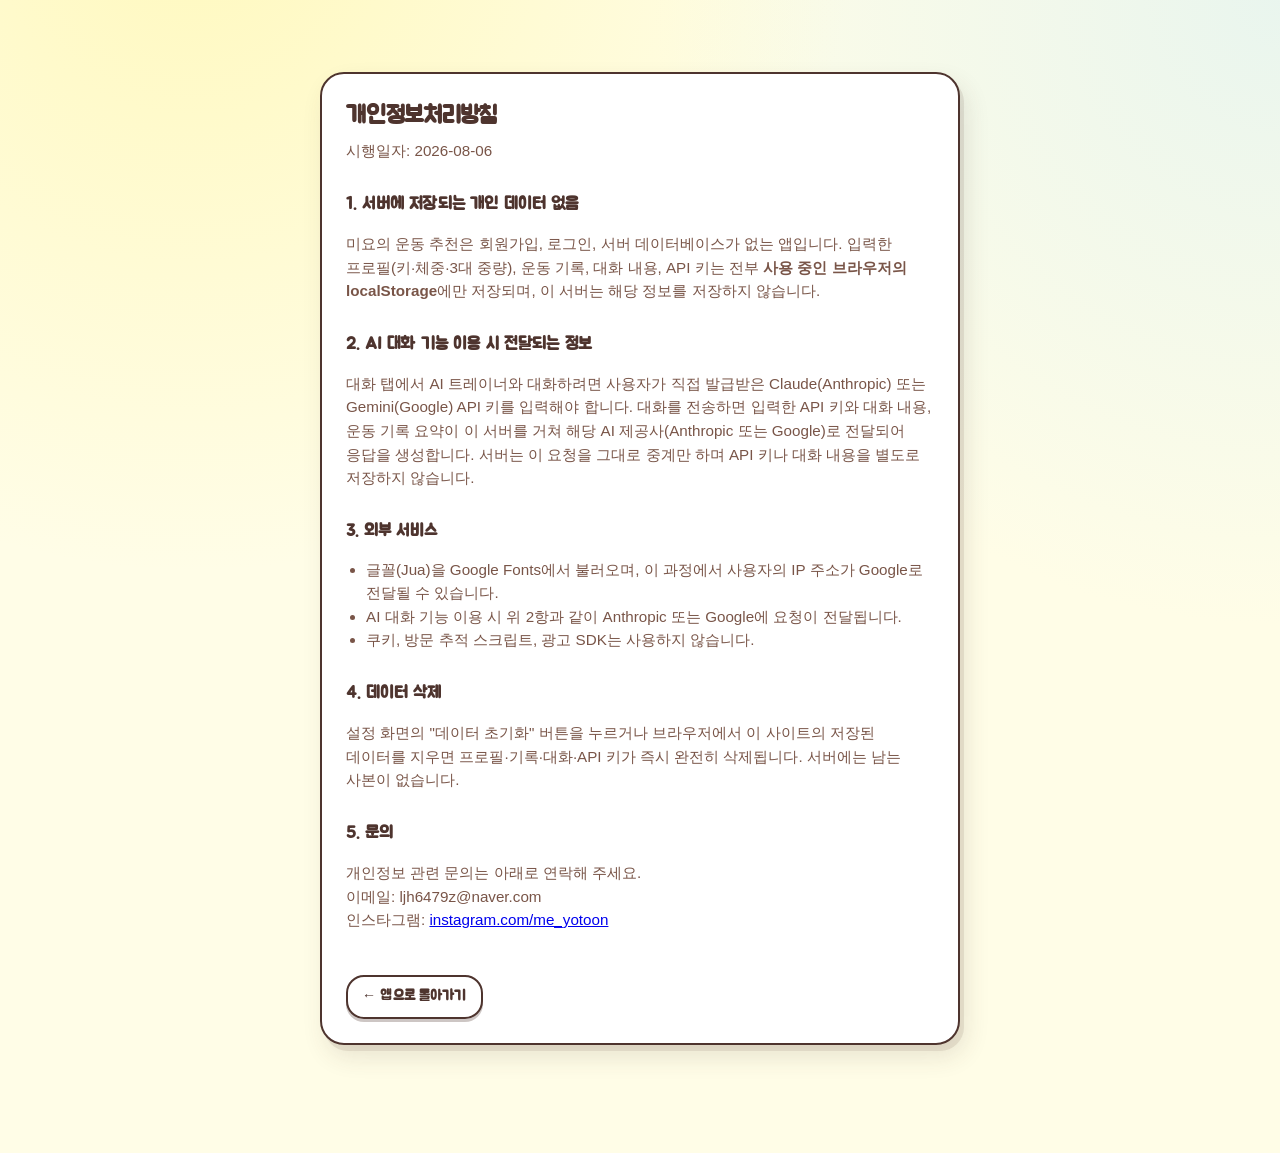
==== privacy.html @ c4ba9c0b "Add security headers, SEO/OG meta tags, and a privacy policy page A security scan flagged missing HT" ====
<!DOCTYPE html>
<html lang="ko">
<head>
<meta charset="UTF-8" />
<meta name="viewport" content="width=device-width, initial-scale=1.0" />
<title>개인정보처리방침 - 미요의 운동 추천</title>
<meta name="description" content="미요의 운동 추천 앱의 개인정보처리방침입니다." />
<meta name="color-scheme" content="only light" />
<meta name="theme-color" content="#FFFDE7" />
<link rel="icon" href="icon.svg" type="image/svg+xml" />
<link rel="preconnect" href="https://fonts.googleapis.com" />
<link rel="preconnect" href="https://fonts.gstatic.com" crossorigin />
<link href="https://fonts.googleapis.com/css2?family=Jua&display=swap" rel="stylesheet" />
<link rel="stylesheet" href="style.css" />
</head>
<body>
<div class="app-container">
  <div class="card privacy-card">
    <h1>개인정보처리방침</h1>
    <p class="subtitle">시행일자: 2026-08-06</p>

    <h2>1. 서버에 저장되는 개인 데이터 없음</h2>
    <p>
      미요의 운동 추천은 회원가입, 로그인, 서버 데이터베이스가 없는 앱입니다.
      입력한 프로필(키·체중·3대 중량), 운동 기록, 대화 내용, API 키는 전부
      <strong>사용 중인 브라우저의 localStorage</strong>에만 저장되며, 이 서버는
      해당 정보를 저장하지 않습니다.
    </p>

    <h2>2. AI 대화 기능 이용 시 전달되는 정보</h2>
    <p>
      대화 탭에서 AI 트레이너와 대화하려면 사용자가 직접 발급받은 Claude(Anthropic)
      또는 Gemini(Google) API 키를 입력해야 합니다. 대화를 전송하면 입력한 API 키와
      대화 내용, 운동 기록 요약이 이 서버를 거쳐 해당 AI 제공사(Anthropic 또는
      Google)로 전달되어 응답을 생성합니다. 서버는 이 요청을 그대로 중계만 하며
      API 키나 대화 내용을 별도로 저장하지 않습니다.
    </p>

    <h2>3. 외부 서비스</h2>
    <ul>
      <li>글꼴(Jua)을 Google Fonts에서 불러오며, 이 과정에서 사용자의 IP 주소가 Google로 전달될 수 있습니다.</li>
      <li>AI 대화 기능 이용 시 위 2항과 같이 Anthropic 또는 Google에 요청이 전달됩니다.</li>
      <li>쿠키, 방문 추적 스크립트, 광고 SDK는 사용하지 않습니다.</li>
    </ul>

    <h2>4. 데이터 삭제</h2>
    <p>
      설정 화면의 "데이터 초기화" 버튼을 누르거나 브라우저에서 이 사이트의 저장된
      데이터를 지우면 프로필·기록·대화·API 키가 즉시 완전히 삭제됩니다. 서버에는
      남는 사본이 없습니다.
    </p>

    <h2>5. 문의</h2>
    <p>
      개인정보 관련 문의는 아래로 연락해 주세요.<br />
      이메일: ljh6479z@naver.com<br />
      인스타그램:
      <a href="https://www.instagram.com/me_yotoon" target="_blank" rel="noopener noreferrer">instagram.com/me_yotoon</a>
    </p>

    <a class="back-link btn btn-ghost btn-small" href="/">← 앱으로 돌아가기</a>
  </div>
</div>
</body>
</html>
---- style.css ----
:root {
  color-scheme: only light;

  --color-bg: #FFFDE7;
  --color-bg-alt: #E0F2F1;
  --color-surface: #FFFFFF;
  --color-surface-raised: #FFFFFF;
  --color-border: rgba(78, 52, 46, 0.22);
  --color-border-strong: #4E342E;

  --color-text: #4E342E;
  --color-text-muted: #795548;
  --color-text-dim: #A1887F;

  --color-accent: #FFAB91;
  --color-accent-hover: #FF8A65;
  --color-accent-dim: rgba(255, 171, 145, 0.28);
  --color-accent-text: #4E342E;

  --color-yellow: #FFF59D;
  --color-yellow-dim: rgba(255, 245, 157, 0.5);

  --color-danger: #D84438;
  --color-warning-bg: #FFF3E0;
  --color-warning-border: #FFB74D;
  --color-warning-text: #8D5A20;

  --radius: 24px;
  --radius-sm: 18px;
  --shadow: 4px 6px 0 rgba(78, 52, 46, 0.10), 6px 12px 24px rgba(78, 52, 46, 0.12);
  --shadow-sm: 3px 4px 0 rgba(78, 52, 46, 0.10), 3px 8px 16px rgba(78, 52, 46, 0.10);
  --shadow-ghost: 0 3px 0 rgba(78, 52, 46, 0.28);
  --shadow-ghost-active: 0 1px 0 rgba(78, 52, 46, 0.28);
  --shadow-pop: 4px 6px 0 rgba(255, 138, 101, 0.4);
  --overlay-tint: rgba(78, 52, 46, 0.45);
  --scrollbar-thumb: rgba(78, 52, 46, 0.28);
  --bg-glow-1: rgba(255, 245, 157, 0.55);
  --bg-glow-2: rgba(224, 242, 241, 0.7);
  --nav-bg: rgba(255, 253, 231, 0.94);

  --bounce: cubic-bezier(0.34, 1.56, 0.64, 1);

  /* Jua only for short, large UI chrome (headings, buttons, labels) - it
     gets illegible fast in longer running text, so body copy stays on a
     plain, highly-readable Korean system stack. */
  --font-display: "Jua", "Malgun Gothic", "Apple SD Gothic Neo", sans-serif;
  --font-body: "Malgun Gothic", "Apple SD Gothic Neo", -apple-system, BlinkMacSystemFont, "Segoe UI", sans-serif;
}

:root[data-theme="dark"] {
  color-scheme: only dark;

  --color-bg: #000000;
  --color-bg-alt: #0A0A0A;
  --color-surface: #121212;
  --color-surface-raised: #1A1A1A;
  --color-border: rgba(255, 255, 255, 0.18);
  --color-border-strong: #FFFFFF;

  --color-text: #FFFFFF;
  --color-text-muted: #CCCCCC;
  --color-text-dim: #888888;

  --color-accent: #FFAB91;
  --color-accent-hover: #FFC1AC;
  --color-accent-dim: rgba(255, 171, 145, 0.22);
  --color-accent-text: #000000;

  --color-yellow: #FFF59D;
  --color-yellow-dim: rgba(255, 245, 157, 0.18);

  --color-danger: #FF7A6B;
  --color-warning-bg: rgba(255, 183, 77, 0.14);
  --color-warning-border: #FFB74D;
  --color-warning-text: #FFCC80;

  --shadow: 4px 6px 0 rgba(255, 255, 255, 0.12), 6px 12px 24px rgba(0, 0, 0, 0.5);
  --shadow-sm: 3px 4px 0 rgba(255, 255, 255, 0.12), 3px 8px 16px rgba(0, 0, 0, 0.45);
  --shadow-ghost: 0 3px 0 rgba(255, 255, 255, 0.3);
  --shadow-ghost-active: 0 1px 0 rgba(255, 255, 255, 0.3);
  --overlay-tint: rgba(0, 0, 0, 0.75);
  --scrollbar-thumb: rgba(255, 255, 255, 0.25);
  --bg-glow-1: rgba(255, 171, 145, 0.08);
  --bg-glow-2: rgba(255, 255, 255, 0.04);
  --nav-bg: rgba(10, 10, 10, 0.94);
}

* {
  box-sizing: border-box;
  -webkit-tap-highlight-color: transparent;
}

html {
  overflow-x: hidden;
}

body {
  margin: 0;
  overflow-x: hidden;
  word-break: keep-all;
  font-family: var(--font-body);
  background:
    radial-gradient(circle at 15% -10%, var(--bg-glow-1) 0%, transparent 45%),
    radial-gradient(circle at 100% 0%, var(--bg-glow-2) 0%, transparent 40%),
    var(--color-bg);
  background-attachment: fixed;
  color: var(--color-text);
  line-height: 1.55;
  -webkit-font-smoothing: antialiased;
}

.app-container {
  max-width: 1040px;
  margin: 0 auto;
  padding: 24px 16px 60px;
}

@media (max-width: 480px) {
  body {
    /* fixed attachment is jank-prone on mobile Safari */
    background-attachment: scroll;
  }

  .app-container {
    padding: 16px 12px 48px;
  }
}

.detail-container {
  max-width: 640px;
}

.hidden {
  display: none !important;
}

h1 {
  font-family: var(--font-display);
  font-size: 1.8rem;
  font-weight: 700;
  letter-spacing: -0.01em;
  margin: 0 0 4px;
  color: var(--color-text);
}

@media (max-width: 480px) {
  h1 {
    font-size: 1.5rem;
  }
}

@media (max-width: 700px) {
  .main-header {
    flex-direction: column;
    align-items: stretch;
    gap: 14px;
    margin-bottom: 20px;
  }

  .main-header-actions {
    display: flex;
    flex-wrap: wrap;
    gap: 8px;
  }

  .main-header-actions .btn {
    flex: 1 1 calc(50% - 4px);
  }
}

h2 {
  font-family: var(--font-display);
  font-size: 1.2rem;
  font-weight: 700;
  letter-spacing: 0.01em;
  margin: 0 0 14px;
  color: var(--color-text);
}

.subtitle {
  color: var(--color-text-muted);
  margin: 0 0 24px;
  font-size: 1rem;
}

.card {
  position: relative;
  overflow: hidden;
  background: var(--color-surface);
  border: 2px solid var(--color-border-strong);
  border-radius: var(--radius);
  box-shadow: var(--shadow);
  padding: 24px;
}

@media (max-width: 480px) {
  .card {
    padding: 18px;
  }
}

.onboarding-card {
  max-width: 460px;
  margin: 48px auto 0;
  text-align: center;
}

.import-hint {
  text-align: center;
  color: var(--color-text-muted);
  font-size: 0.92rem;
  margin: 18px 0 0;
}

.link-btn {
  background: none;
  border: none;
  padding: 0;
  color: var(--color-text);
  font-weight: 700;
  font-size: inherit;
  font-family: inherit;
  cursor: pointer;
  text-decoration: underline;
  text-decoration-color: var(--color-accent-hover);
  text-decoration-thickness: 2px;
  touch-action: manipulation;
}

.form-row {
  margin-bottom: 16px;
  display: flex;
  flex-direction: column;
  gap: 7px;
  text-align: left;
}

.form-row label {
  font-size: 0.85rem;
  font-weight: 700;
  letter-spacing: 0.03em;
  color: var(--color-text-muted);
}

input, select {
  font-family: inherit;
  font-size: 1.05rem;
  font-weight: 600;
  padding: 13px 14px;
  min-height: 48px;
  border: 2px solid var(--color-border-strong);
  border-radius: var(--radius-sm);
  background: var(--color-surface);
  color: var(--color-text);
  width: 100%;
  touch-action: manipulation;
  transition: border-color 0.15s ease, box-shadow 0.15s ease;
}

input[type="number"] {
  font-variant-numeric: tabular-nums;
  font-weight: 700;
}

input::placeholder {
  color: var(--color-text-dim);
  font-weight: 500;
}

input:focus, select:focus {
  outline: none;
  border-color: var(--color-accent-hover);
  box-shadow: 0 0 0 4px var(--color-accent-dim);
}

select {
  cursor: pointer;
}

.btn {
  display: inline-flex;
  align-items: center;
  justify-content: center;
  font-family: var(--font-display);
  font-size: 1rem;
  font-weight: 700;
  letter-spacing: 0.01em;
  padding: 14px 20px;
  min-height: 48px;
  border-radius: var(--radius-sm);
  border: none;
  text-decoration: none;
  cursor: pointer;
  touch-action: manipulation;
  transition: background-color 0.15s ease, box-shadow 0.2s ease, transform 0.25s var(--bounce), color 0.15s ease, border-color 0.15s ease;
}

.btn-primary {
  background: var(--color-accent);
  color: var(--color-accent-text);
  border: 2px solid var(--color-border-strong);
  box-shadow: 0 4px 0 var(--color-border-strong);
}

.btn-primary:hover {
  background: var(--color-accent-hover);
  transform: translateY(-2px) scale(1.04);
  box-shadow: 0 6px 0 var(--color-border-strong);
}

.btn-primary:active {
  transform: translateY(2px) scale(0.97);
  box-shadow: 0 1px 0 var(--color-border-strong);
}

.btn-ghost {
  background: var(--color-surface);
  color: var(--color-text);
  border: 2px solid var(--color-border-strong);
  box-shadow: var(--shadow-ghost);
}

.btn-ghost:hover {
  border-color: var(--color-border-strong);
  color: var(--color-text);
  background: var(--color-yellow-dim);
  transform: translateY(-2px) scale(1.03);
}

.btn-ghost:active {
  transform: translateY(2px) scale(0.97);
  box-shadow: var(--shadow-ghost-active);
}

.mode-toggle {
  display: flex;
  gap: 8px;
}

.mode-toggle-btn {
  flex: 1;
  font-family: var(--font-display);
  font-size: 1rem;
  font-weight: 700;
  padding: 13px 18px;
  min-height: 48px;
  border-radius: var(--radius-sm);
  border: 2px solid var(--color-border-strong);
  background: var(--color-surface);
  color: var(--color-text-muted);
  cursor: pointer;
  touch-action: manipulation;
  transition: background-color 0.15s ease, color 0.15s ease, transform 0.2s var(--bounce);
}

.mode-toggle-btn:hover {
  background: var(--color-yellow-dim);
  color: var(--color-text);
  transform: scale(1.03);
}

.theme-toggle {
  display: inline-flex;
}

.theme-toggle .mode-toggle-btn {
  flex: none;
  padding: 9px 14px;
  min-height: 44px;
  font-size: 0.88rem;
}

.mode-toggle-btn.active {
  background: var(--color-accent);
  border-color: var(--color-border-strong);
  color: var(--color-accent-text);
}

.chip-group {
  display: flex;
  flex-wrap: wrap;
  gap: 8px;
}

.chip {
  font-family: var(--font-display);
  font-size: 0.92rem;
  font-weight: 700;
  padding: 9px 16px;
  border-radius: 999px;
  border: 2px solid var(--color-border-strong);
  background: var(--color-surface);
  color: var(--color-text-muted);
  cursor: pointer;
  touch-action: manipulation;
  transition: background-color 0.15s ease, color 0.15s ease, transform 0.2s var(--bounce);
}

.chip:hover {
  background: var(--color-yellow-dim);
  color: var(--color-text);
  transform: scale(1.06);
}

.chip.active {
  background: var(--color-accent);
  border-color: var(--color-border-strong);
  color: var(--color-accent-text);
}

.btn:disabled {
  opacity: 0.5;
  cursor: not-allowed;
  transform: none !important;
}

.btn-small {
  padding: 9px 14px;
  min-height: 44px;
  font-size: 0.88rem;
}

.btn-block {
  width: 100%;
}

.form-actions {
  display: flex;
  gap: 10px;
}

.main-header {
  display: flex;
  align-items: center;
  justify-content: space-between;
  gap: 10px;
  margin-bottom: 28px;
}

.main-header-actions {
  display: flex;
  gap: 8px;
  flex-wrap: wrap;
}

/* ---------- bottom tab navigation (mobile only) ---------- */

/* Shown only inside the 700px media query below; the onboarding screen never
   shows it because .main-active is only set once the main screen is up. */
.bottom-nav {
  display: none;
  position: fixed;
  left: 0;
  right: 0;
  bottom: 0;
  z-index: 50;
  gap: 2px;
  background: var(--nav-bg);
  backdrop-filter: blur(12px);
  -webkit-backdrop-filter: blur(12px);
  border-top: 2px solid var(--color-border-strong);
  padding-bottom: env(safe-area-inset-bottom);
}

body:not(.main-active) .bottom-nav {
  display: none !important;
}

.bottom-nav-btn {
  flex: 1;
  display: flex;
  flex-direction: column;
  align-items: center;
  justify-content: center;
  gap: 2px;
  min-height: 56px;
  margin: 6px 3px;
  padding: 6px 4px;
  border: none;
  border-radius: var(--radius-sm);
  background: none;
  color: var(--color-text-muted);
  font-family: var(--font-display);
  text-decoration: none;
  cursor: pointer;
  transition: color 0.15s ease, background-color 0.15s ease, transform 0.2s var(--bounce);
}

.bottom-nav-btn:active {
  transform: scale(0.94);
}

.bottom-nav-btn[aria-current="page"] {
  color: var(--color-text);
  background: var(--color-accent-dim);
}

.bottom-nav-icon {
  position: relative;
  font-size: 1.15rem;
  line-height: 1;
}

.bottom-nav-label {
  font-size: 0.72rem;
  font-weight: 700;
  letter-spacing: 0.01em;
}

.bottom-nav-dot {
  display: none;
  position: absolute;
  top: -2px;
  right: -5px;
  width: 7px;
  height: 7px;
  border-radius: 50%;
  background: var(--color-danger);
}

.bottom-nav-btn.timer-active .bottom-nav-dot {
  display: block;
}

.modal-overlay {
  position: fixed;
  inset: 0;
  background: var(--overlay-tint);
  display: flex;
  align-items: center;
  justify-content: center;
  padding: 20px;
  z-index: 100;
}

.modal-card {
  width: 100%;
  max-width: 420px;
  max-height: 90vh;
  overflow-y: auto;
}

.chat-section {
  margin-bottom: 20px;
}

.chat-section-header {
  display: flex;
  align-items: center;
  justify-content: space-between;
  gap: 10px;
  margin-bottom: 14px;
}

.chat-section-header h2 {
  margin: 0;
}

.chat-messages {
  display: flex;
  flex-direction: column;
  gap: 10px;
  max-height: 420px;
  overflow-y: auto;
  margin-bottom: 14px;
  padding-right: 2px;
}

@media (max-width: 480px) {
  .chat-messages {
    max-height: 320px;
  }

  .chat-bubble {
    max-width: 92%;
  }
}

.chat-messages::-webkit-scrollbar {
  width: 6px;
}

.chat-messages::-webkit-scrollbar-thumb {
  background: var(--scrollbar-thumb);
  border-radius: 999px;
}

.chat-bubble {
  max-width: 85%;
  padding: 12px 16px;
  border-radius: 20px;
  font-size: 0.96rem;
  line-height: 1.55;
}

.chat-row {
  display: flex;
  align-items: flex-end;
  align-self: flex-start;
  gap: 8px;
  max-width: 88%;
}

.chat-row .chat-bubble {
  max-width: none;
  min-width: 0;
}

.chat-avatar {
  flex-shrink: 0;
  width: 36px;
  height: 36px;
  border-radius: 50%;
  background: var(--color-surface);
  border: 2px solid var(--color-border-strong);
  padding: 3px;
  object-fit: contain;
}

.chat-bubble-user {
  align-self: flex-end;
  background: var(--color-accent);
  color: var(--color-accent-text);
  border: 2px solid var(--color-border-strong);
  font-weight: 600;
  white-space: pre-wrap;
  border-bottom-right-radius: 6px;
}

.chat-bubble-assistant {
  align-self: flex-start;
  background: var(--color-surface);
  color: var(--color-text);
  border: 2px solid var(--color-border-strong);
  border-bottom-left-radius: 6px;
}

.chat-bubble-error {
  background: var(--color-warning-bg);
  color: var(--color-warning-text);
  border: 2px solid var(--color-warning-border);
  white-space: pre-wrap;
}

.chat-bubble-assistant > *:first-child {
  margin-top: 0;
}

.chat-bubble-assistant > *:last-child {
  margin-bottom: 0;
}

.chat-bubble-assistant p {
  margin: 0 0 8px;
}

.chat-bubble-assistant h1,
.chat-bubble-assistant h2,
.chat-bubble-assistant h3,
.chat-bubble-assistant h4 {
  font-size: 1.05rem;
  font-weight: 700;
  color: var(--color-text);
  margin: 12px 0 6px;
}

.chat-bubble-assistant strong {
  color: var(--color-text);
  font-weight: 800;
}

.chat-bubble-assistant ul,
.chat-bubble-assistant ol {
  margin: 4px 0 10px;
  padding-left: 20px;
}

.chat-bubble-assistant li {
  margin-bottom: 4px;
}

.chat-bubble-assistant li::marker {
  color: var(--color-text-muted);
}

.chat-bubble-assistant code {
  background: var(--color-bg-alt);
  border: 1px solid var(--color-border);
  padding: 1px 6px;
  border-radius: 6px;
  font-size: 0.85em;
}

.chat-bubble-assistant a {
  color: var(--color-text);
  font-weight: 700;
  text-decoration: underline;
  text-decoration-color: var(--color-accent-hover);
  text-decoration-thickness: 2px;
}

.chat-form {
  display: flex;
  gap: 8px;
}

.chat-form input {
  flex: 1;
}

.log-panel-grid {
  display: grid;
  grid-template-columns: 1fr 1fr;
  gap: 20px;
  align-items: start;
}

@media (max-width: 800px) {
  .log-panel-grid {
    grid-template-columns: 1fr;
  }

  /* on mobile, logging a workout is the primary action -
     put the form above the (potentially long) history list */
  .form-column {
    order: -1;
  }
}

.history-column-header {
  display: flex;
  align-items: center;
  justify-content: space-between;
  gap: 10px;
  margin-bottom: 14px;
}

.history-column-header h2 {
  margin: 0;
}

.timer-card {
  margin-bottom: 20px;
  text-align: center;
}

.timer-display {
  font-family: var(--font-display);
  font-size: 2.8rem;
  font-weight: 700;
  font-variant-numeric: tabular-nums;
  letter-spacing: 0.02em;
  color: var(--color-text);
  text-align: center;
  margin: 4px 0 6px;
}

.segment-timer {
  display: flex;
  align-items: baseline;
  justify-content: center;
  gap: 8px;
  margin-bottom: 16px;
}

.segment-timer-label {
  font-size: 0.82rem;
  font-weight: 700;
  color: var(--color-text-muted);
}

.segment-timer-display {
  font-size: 1.35rem;
  font-weight: 700;
  font-variant-numeric: tabular-nums;
  color: var(--color-text);
}

@media (max-width: 480px) {
  .timer-display {
    font-size: 2.2rem;
  }

  .timer-controls {
    flex-wrap: wrap;
  }

  .timer-controls .btn {
    min-width: calc(50% - 4px);
  }
}

.timer-controls {
  display: flex;
  gap: 8px;
  margin-bottom: 14px;
}

.timer-controls .btn {
  flex: 1;
}

.timer-laps {
  list-style: none;
  margin: 0;
  padding: 0;
  display: flex;
  flex-direction: column;
  gap: 6px;
  max-height: 180px;
  overflow-y: auto;
  text-align: left;
}

.timer-laps:empty {
  display: none;
}

.timer-lap-item {
  display: flex;
  align-items: center;
  justify-content: space-between;
  font-size: 0.88rem;
  font-weight: 600;
  padding: 8px 12px;
  background: var(--color-bg-alt);
  border: 2px solid var(--color-border-strong);
  border-radius: var(--radius-sm);
}

.timer-lap-item span:last-child {
  font-variant-numeric: tabular-nums;
  color: var(--color-text);
  font-weight: 700;
}

.log-form-placeholder {
  display: flex;
  align-items: center;
  justify-content: center;
  min-height: 240px;
  text-align: center;
}

.log-form-placeholder .empty-message {
  padding: 0;
}

.sets-container {
  display: flex;
  flex-direction: column;
  gap: 8px;
}

.set-row {
  display: flex;
  align-items: center;
  gap: 8px;
}

.set-row span {
  font-size: 0.86rem;
  font-weight: 700;
  color: var(--color-text-muted);
  min-width: 48px;
}

.set-row input {
  flex: 1;
}

.set-remove-btn {
  background: transparent;
  border: none;
  color: var(--color-danger);
  font-size: 1.2rem;
  cursor: pointer;
  padding: 4px 8px;
  transition: transform 0.2s var(--bounce);
}

.set-remove-btn:hover {
  transform: scale(1.2);
}

.history-list {
  display: flex;
  flex-direction: column;
  gap: 10px;
}

.history-day-compact {
  display: flex;
  align-items: center;
  gap: 14px;
  width: 100%;
  min-height: 48px;
  background: var(--color-surface);
  border: 2px solid var(--color-border-strong);
  border-radius: var(--radius-sm);
  box-shadow: var(--shadow-sm);
  padding: 14px 16px;
  font: inherit;
  color: inherit;
  cursor: pointer;
  text-align: left;
  touch-action: manipulation;
  transition: box-shadow 0.15s ease, transform 0.2s var(--bounce);
}

.history-day-compact:hover {
  box-shadow: var(--shadow-pop);
  transform: translateY(-2px);
}

.history-day-compact:active {
  transform: translateY(0) scale(0.98);
}

.history-day-compact[aria-expanded="true"] {
  background: var(--color-accent-dim);
  box-shadow: var(--shadow-pop);
}

.history-day-chevron {
  flex-shrink: 0;
  width: 0;
  height: 0;
  border-top: 5px solid transparent;
  border-bottom: 5px solid transparent;
  border-left: 6px solid var(--color-text-muted);
  transition: transform 0.15s ease;
}

.history-day-compact[aria-expanded="true"] .history-day-chevron {
  transform: rotate(90deg);
  border-left-color: var(--color-accent-hover);
}

.history-day-detail {
  margin: 8px 0 4px 3px;
  padding: 14px 0 0 13px;
  border-left: 2px solid var(--color-border);
}

.history-day-compact .history-day-date {
  font-weight: 700;
  font-variant-numeric: tabular-nums;
  font-size: 0.95rem;
  white-space: nowrap;
  color: var(--color-text);
}

.history-day-compact .history-day-title {
  flex: 1;
  font-weight: 500;
  font-size: 0.92rem;
  color: var(--color-text-muted);
  overflow: hidden;
  text-overflow: ellipsis;
  white-space: nowrap;
}

.history-day-compact .history-day-count {
  font-size: 0.78rem;
  font-weight: 700;
  color: var(--color-text);
  white-space: nowrap;
  background: var(--color-accent-dim);
  padding: 3px 10px;
  border-radius: 999px;
}

.detail-card {
  margin-bottom: 12px;
  border-left: 3px solid var(--color-border-strong);
  padding-left: 10px;
}

.detail-card-header {
  display: flex;
  align-items: center;
  justify-content: space-between;
  margin-bottom: 8px;
}

.detail-card-title {
  font-weight: 700;
  font-size: 1.1rem;
}

.detail-card-weight {
  font-weight: 700;
  font-size: 1.15rem;
  font-variant-numeric: tabular-nums;
  color: var(--color-text);
}

.detail-card-meta {
  font-size: 0.88rem;
  color: var(--color-text-muted);
  margin-bottom: 12px;
}

.detail-sets {
  display: flex;
  flex-wrap: wrap;
  gap: 6px;
}

.detail-set-chip {
  font-size: 0.82rem;
  font-weight: 700;
  font-variant-numeric: tabular-nums;
  padding: 5px 12px;
  border-radius: 999px;
  background: var(--color-bg-alt);
  border: 2px solid var(--color-border-strong);
  color: var(--color-text);
}

.detail-set-chip-fail {
  background: var(--color-warning-bg);
  border-color: var(--color-warning-border);
  color: var(--color-warning-text);
}

.detail-card-actions {
  display: flex;
  gap: 8px;
  margin-top: 12px;
  padding-top: 12px;
  border-top: 2px solid var(--color-border);
}

.detail-card-actions .btn {
  flex: 1;
}

.history-item-fail {
  color: var(--color-danger);
  font-weight: 700;
}

.empty-message {
  display: flex;
  flex-direction: column;
  align-items: center;
  gap: 10px;
  color: var(--color-text-muted);
  font-size: 0.95rem;
  text-align: center;
  padding: 20px 0;
}

.empty-message p {
  margin: 0;
}

.mascot-illustration {
  width: 96px;
  height: auto;
  display: block;
  margin: 0 auto 12px;
}

.mascot-illustration-small {
  width: 64px;
  margin-bottom: 0;
}

.mascot-toast {
  position: fixed;
  left: 50%;
  bottom: 24px;
  transform: translate(-50%, 8px);
  z-index: 60;
  display: flex;
  align-items: center;
  gap: 10px;
  max-width: calc(100% - 32px);
  background: var(--color-surface);
  border: 2px solid var(--color-border-strong);
  border-radius: 999px;
  box-shadow: var(--shadow);
  padding: 8px 20px 8px 8px;
  opacity: 0;
  pointer-events: none;
  transition: opacity 0.25s ease, transform 0.25s var(--bounce);
}

.mascot-toast.mascot-toast-visible {
  opacity: 1;
  transform: translate(-50%, 0);
}

.mascot-toast-img {
  width: 40px;
  height: 40px;
  object-fit: contain;
  flex-shrink: 0;
}

.mascot-toast-text {
  margin: 0;
  font-family: var(--font-display);
  font-size: 0.92rem;
  font-weight: 700;
  color: var(--color-text);
}

@media (max-width: 700px) {
  .mascot-toast {
    bottom: calc(80px + env(safe-area-inset-bottom));
  }
}

/* ---------- mobile tab switching ----------
   Kept last in the file on purpose: these rules override base display values
   (.bottom-nav, .main-header-actions) that are declared further up, and only
   source order separates same-specificity rules. Above 700px nothing here
   applies, so the desktop layout is untouched. */

@media (max-width: 700px) {
  .bottom-nav {
    display: flex;
  }

  .app-container {
    padding-bottom: calc(72px + env(safe-area-inset-bottom));
  }

  body[data-active-tab] [data-tab] {
    display: none;
  }

  body[data-active-tab="chat"] [data-tab="chat"],
  body[data-active-tab="log"] [data-tab="log"],
  body[data-active-tab="timer"] [data-tab="timer"] {
    display: block;
  }

  body[data-active-tab="settings"] [data-tab="settings"] {
    display: flex;
  }

  /* the timer stands alone in its own tab - no gap to a following card */
  .timer-card {
    margin-bottom: 0;
  }
}

/* ---------- privacy policy page ---------- */

.privacy-card {
  max-width: 640px;
  margin: 48px auto;
}

.privacy-card h1 {
  font-size: 1.5rem;
}

.privacy-card h2 {
  font-size: 1.05rem;
  margin-top: 28px;
}

.privacy-card p,
.privacy-card li {
  color: var(--color-text-muted);
  font-size: 0.95rem;
}

.privacy-card ul {
  padding-left: 20px;
  margin: 8px 0;
}

.privacy-card .back-link {
  display: inline-block;
  margin-top: 28px;
}
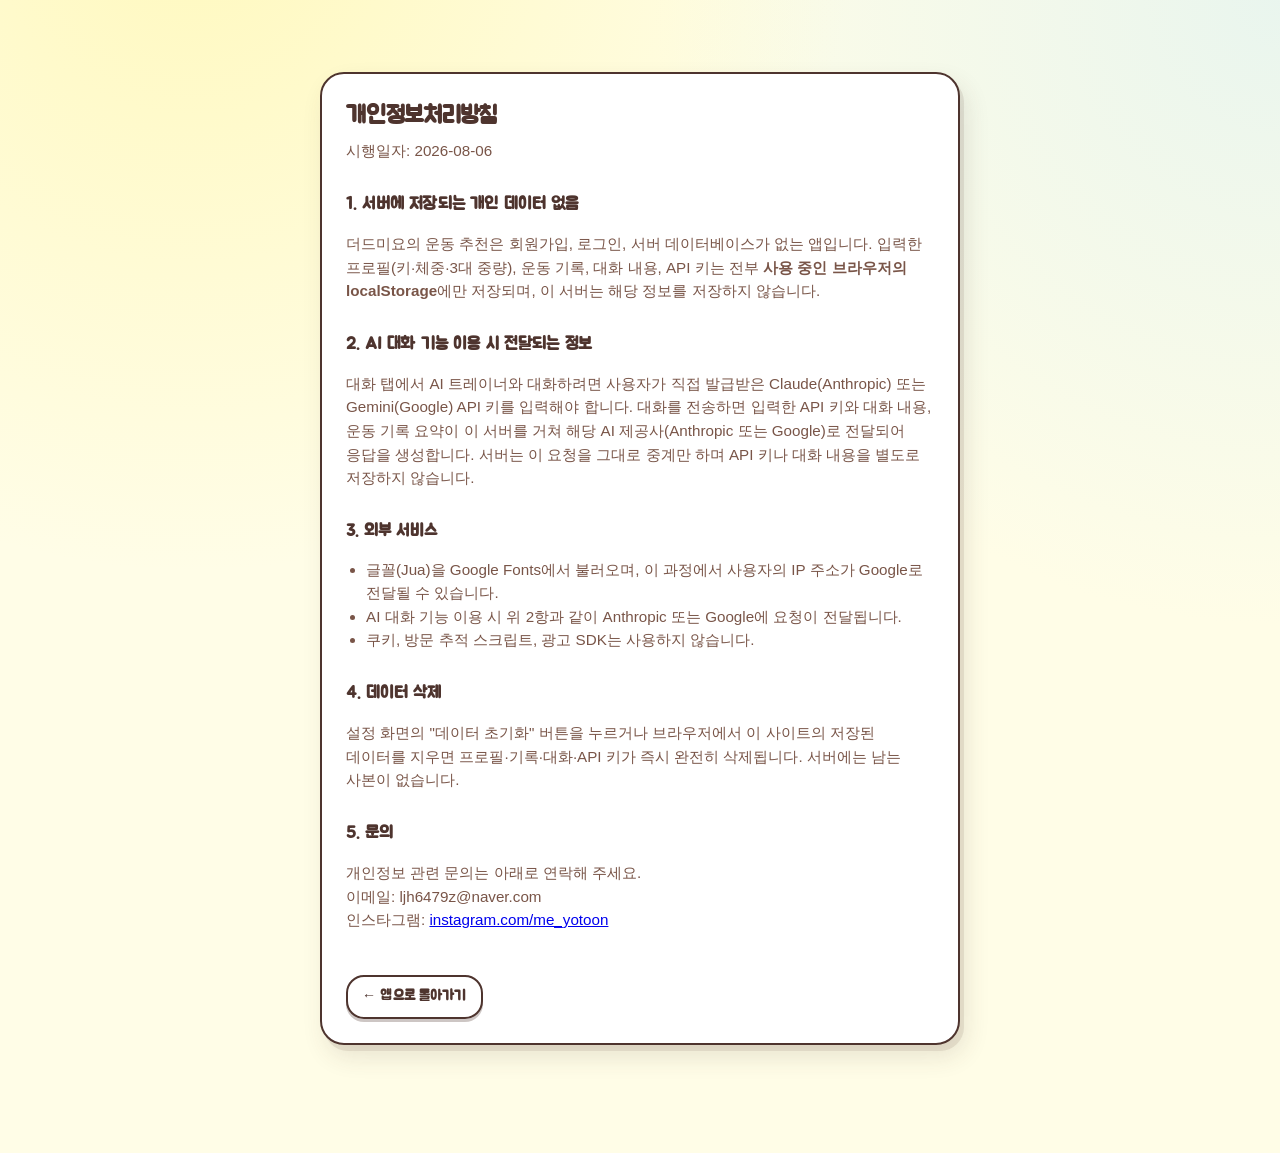
==== commit 54aedf31: "Use the 더드미요 mascot face as the app icon and rename the app The favicon was a generic dumbbell SVG t" ====
--- a/privacy.html
+++ b/privacy.html
@@ -3,11 +3,12 @@
 <head>
 <meta charset="UTF-8" />
 <meta name="viewport" content="width=device-width, initial-scale=1.0" />
-<title>개인정보처리방침 - 미요의 운동 추천</title>
-<meta name="description" content="미요의 운동 추천 앱의 개인정보처리방침입니다." />
+<title>개인정보처리방침 - 더드미요의 운동 추천</title>
+<meta name="description" content="더드미요의 운동 추천 앱의 개인정보처리방침입니다." />
 <meta name="color-scheme" content="only light" />
 <meta name="theme-color" content="#FFFDE7" />
-<link rel="icon" href="icon.svg" type="image/svg+xml" />
+<link rel="icon" href="favicon.ico" sizes="any" />
+<link rel="icon" href="icon-192.png" type="image/png" sizes="192x192" />
 <link rel="preconnect" href="https://fonts.googleapis.com" />
 <link rel="preconnect" href="https://fonts.gstatic.com" crossorigin />
 <link href="https://fonts.googleapis.com/css2?family=Jua&display=swap" rel="stylesheet" />
@@ -21,7 +22,7 @@
 
     <h2>1. 서버에 저장되는 개인 데이터 없음</h2>
     <p>
-      미요의 운동 추천은 회원가입, 로그인, 서버 데이터베이스가 없는 앱입니다.
+      더드미요의 운동 추천은 회원가입, 로그인, 서버 데이터베이스가 없는 앱입니다.
       입력한 프로필(키·체중·3대 중량), 운동 기록, 대화 내용, API 키는 전부
       <strong>사용 중인 브라우저의 localStorage</strong>에만 저장되며, 이 서버는
       해당 정보를 저장하지 않습니다.
--- a/style.css
+++ b/style.css
@@ -242,6 +242,33 @@
   color: var(--color-text-muted);
 }
 
+/* Two short number fields share one line instead of taking a row each. They are
+   hidden independently (a bodyweight exercise has no weight), and whichever is
+   left keeps the line to itself. */
+.form-row-group {
+  display: flex;
+  gap: 10px;
+  max-width: 340px;
+}
+
+.form-row-group > .form-row {
+  flex: 1;
+  min-width: 0;
+}
+
+/* Narrower fields need less padding, but the tap target stays at min-height. */
+.form-row-group input {
+  font-size: 1rem;
+  padding: 11px 12px;
+}
+
+.form-hint {
+  font-size: 0.8rem;
+  font-weight: 600;
+  color: var(--color-text-muted);
+  margin: -2px 0 2px;
+}
+
 input, select {
   font-family: inherit;
   font-size: 1.05rem;
@@ -406,6 +433,53 @@
   background: var(--color-accent);
   border-color: var(--color-border-strong);
   color: var(--color-accent-text);
+}
+
+/* User-added exercises pair the chip with a delete button. The two buttons sit
+   side by side and are squared off where they meet, so they read as one pill. */
+.chip-deletable {
+  display: inline-flex;
+  align-items: stretch;
+}
+
+.chip-deletable .chip {
+  border-radius: 999px 0 0 999px;
+  border-right-width: 1px;
+}
+
+.chip-deletable .chip:hover {
+  transform: none;
+}
+
+.chip-delete-btn {
+  font-family: var(--font-display);
+  font-size: 1rem;
+  font-weight: 700;
+  line-height: 1;
+  padding: 9px 12px 9px 8px;
+  border: 2px solid var(--color-border-strong);
+  border-left-width: 1px;
+  border-radius: 0 999px 999px 0;
+  background: var(--color-surface);
+  color: var(--color-text-muted);
+  cursor: pointer;
+  touch-action: manipulation;
+  transition: background-color 0.15s ease, color 0.15s ease;
+}
+
+.chip-delete-btn:hover {
+  background: var(--color-danger);
+  color: #fff;
+}
+
+.chip-deletable.active .chip-delete-btn {
+  background: var(--color-accent);
+  color: var(--color-accent-text);
+}
+
+.chip-deletable.active .chip-delete-btn:hover {
+  background: var(--color-danger);
+  color: #fff;
 }
 
 .btn:disabled {
@@ -869,6 +943,40 @@
   flex: 1;
 }
 
+/* A set's three values are edited in a modal, so the row itself is a button
+   showing the current summary rather than an input. */
+.set-open-btn {
+  flex: 1;
+  font-family: inherit;
+  font-size: 1rem;
+  font-weight: 700;
+  font-variant-numeric: tabular-nums;
+  text-align: left;
+  padding: 13px 14px;
+  min-height: 48px;
+  border: 2px solid var(--color-border-strong);
+  border-radius: var(--radius-sm);
+  background: var(--color-surface);
+  color: var(--color-text);
+  cursor: pointer;
+  touch-action: manipulation;
+  transition: background-color 0.15s ease, transform 0.2s var(--bounce);
+}
+
+.set-open-btn:hover {
+  background: var(--color-yellow-dim);
+}
+
+.set-open-btn:active {
+  transform: scale(0.98);
+}
+
+.set-open-btn-fail {
+  background: var(--color-warning-bg);
+  border-color: var(--color-warning-border);
+  color: var(--color-warning-text);
+}
+
 .set-remove-btn {
   background: transparent;
   border: none;
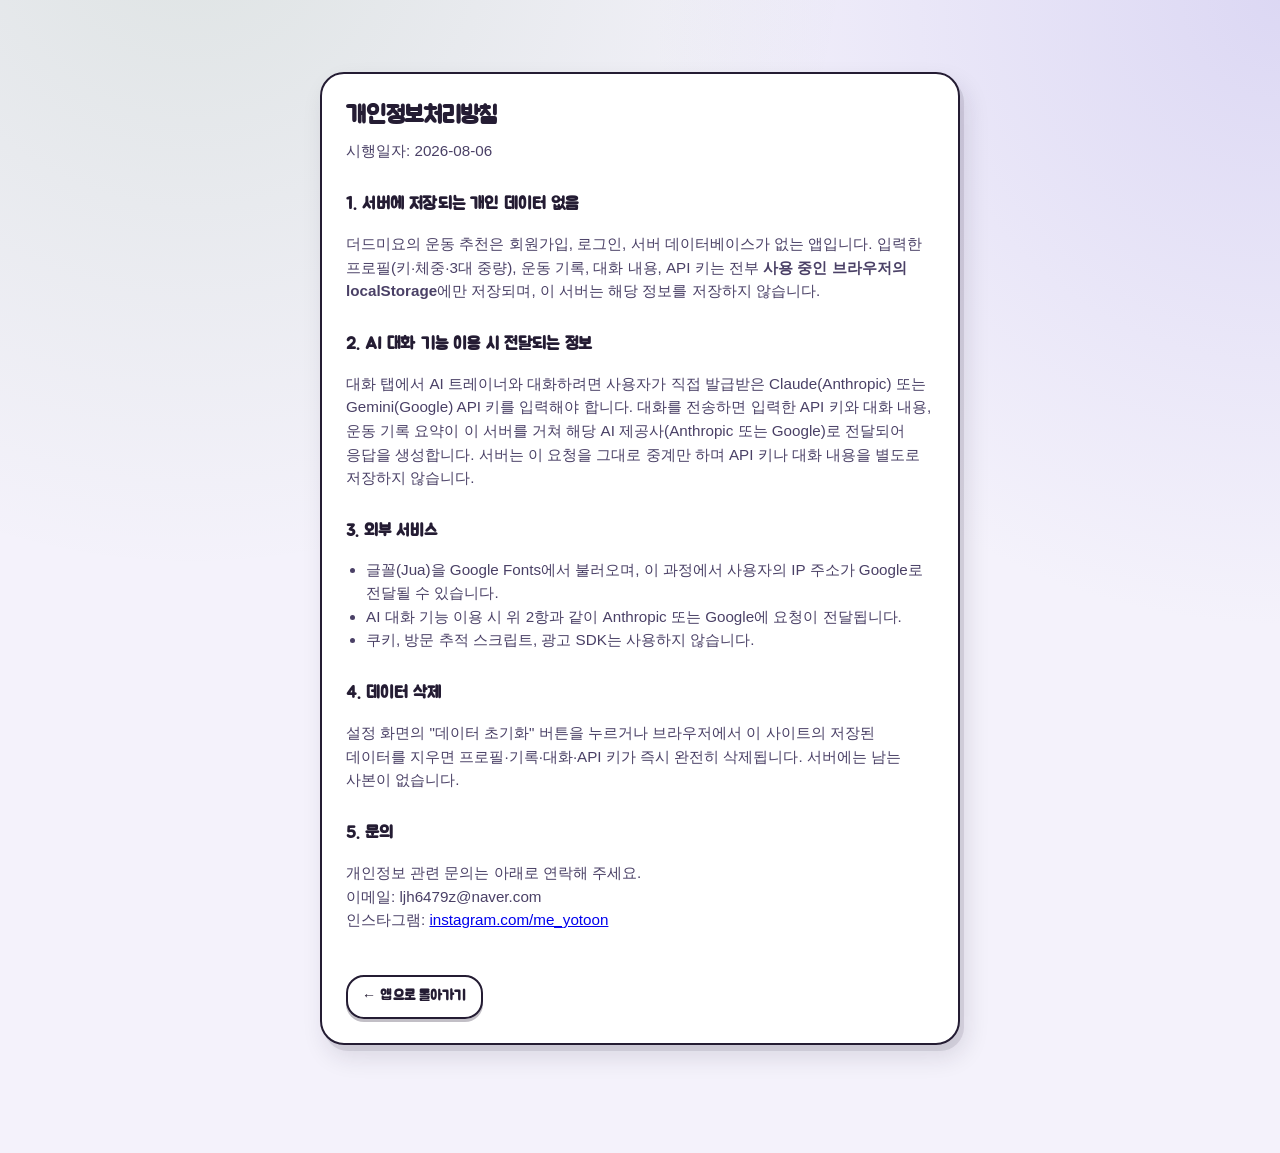
==== commit e9d446cd: "Repaint the app in the 더드미요 mascot's colors The old palette - cream background, coral accent, brown " ====
--- a/privacy.html
+++ b/privacy.html
@@ -6,7 +6,7 @@
 <title>개인정보처리방침 - 더드미요의 운동 추천</title>
 <meta name="description" content="더드미요의 운동 추천 앱의 개인정보처리방침입니다." />
 <meta name="color-scheme" content="only light" />
-<meta name="theme-color" content="#FFFDE7" />
+<meta name="theme-color" content="#F4F2FB" />
 <link rel="icon" href="favicon.ico" sizes="any" />
 <link rel="icon" href="icon-192.png" type="image/png" sizes="192x192" />
 <link rel="preconnect" href="https://fonts.googleapis.com" />
--- a/style.css
+++ b/style.css
@@ -1,42 +1,45 @@
 :root {
   color-scheme: only light;
 
-  --color-bg: #FFFDE7;
-  --color-bg-alt: #E0F2F1;
+  /* Palette taken from the 더드미요 mascot: the cape's lavender white as
+     the ground, the gi's ink purple for text, and the skin green for
+     anything the user is meant to press. */
+  --color-bg: #F4F2FB;
+  --color-bg-alt: #E6E4F5;
   --color-surface: #FFFFFF;
   --color-surface-raised: #FFFFFF;
-  --color-border: rgba(78, 52, 46, 0.22);
-  --color-border-strong: #4E342E;
-
-  --color-text: #4E342E;
-  --color-text-muted: #795548;
-  --color-text-dim: #A1887F;
-
-  --color-accent: #FFAB91;
-  --color-accent-hover: #FF8A65;
-  --color-accent-dim: rgba(255, 171, 145, 0.28);
-  --color-accent-text: #4E342E;
-
-  --color-yellow: #FFF59D;
-  --color-yellow-dim: rgba(255, 245, 157, 0.5);
-
-  --color-danger: #D84438;
+  --color-border: rgba(36, 28, 51, 0.22);
+  --color-border-strong: #241C33;
+
+  --color-text: #241C33;
+  --color-text-muted: #4A4066;
+  --color-text-dim: #7E76A0;
+
+  --color-accent: #3F7A38;
+  --color-accent-hover: #33642D;
+  --color-accent-dim: rgba(63, 122, 56, 0.20);
+  --color-accent-text: #FFFFFF;
+
+  --color-yellow: #DCD6F5;
+  --color-yellow-dim: rgba(75, 59, 122, 0.12);
+
+  --color-danger: #C0392B;
   --color-warning-bg: #FFF3E0;
   --color-warning-border: #FFB74D;
   --color-warning-text: #8D5A20;
 
   --radius: 24px;
   --radius-sm: 18px;
-  --shadow: 4px 6px 0 rgba(78, 52, 46, 0.10), 6px 12px 24px rgba(78, 52, 46, 0.12);
-  --shadow-sm: 3px 4px 0 rgba(78, 52, 46, 0.10), 3px 8px 16px rgba(78, 52, 46, 0.10);
-  --shadow-ghost: 0 3px 0 rgba(78, 52, 46, 0.28);
-  --shadow-ghost-active: 0 1px 0 rgba(78, 52, 46, 0.28);
-  --shadow-pop: 4px 6px 0 rgba(255, 138, 101, 0.4);
-  --overlay-tint: rgba(78, 52, 46, 0.45);
-  --scrollbar-thumb: rgba(78, 52, 46, 0.28);
-  --bg-glow-1: rgba(255, 245, 157, 0.55);
-  --bg-glow-2: rgba(224, 242, 241, 0.7);
-  --nav-bg: rgba(255, 253, 231, 0.94);
+  --shadow: 4px 6px 0 rgba(36, 28, 51, 0.10), 6px 12px 24px rgba(36, 28, 51, 0.12);
+  --shadow-sm: 3px 4px 0 rgba(36, 28, 51, 0.10), 3px 8px 16px rgba(36, 28, 51, 0.10);
+  --shadow-ghost: 0 3px 0 rgba(36, 28, 51, 0.28);
+  --shadow-ghost-active: 0 1px 0 rgba(36, 28, 51, 0.28);
+  --shadow-pop: 4px 6px 0 rgba(63, 122, 56, 0.35);
+  --overlay-tint: rgba(36, 28, 51, 0.45);
+  --scrollbar-thumb: rgba(36, 28, 51, 0.28);
+  --bg-glow-1: rgba(63, 122, 56, 0.12);
+  --bg-glow-2: rgba(191, 184, 235, 0.45);
+  --nav-bg: rgba(244, 242, 251, 0.94);
 
   --bounce: cubic-bezier(0.34, 1.56, 0.64, 1);
 
@@ -61,13 +64,15 @@
   --color-text-muted: #CCCCCC;
   --color-text-dim: #888888;
 
-  --color-accent: #FFAB91;
-  --color-accent-hover: #FFC1AC;
-  --color-accent-dim: rgba(255, 171, 145, 0.22);
-  --color-accent-text: #000000;
-
-  --color-yellow: #FFF59D;
-  --color-yellow-dim: rgba(255, 245, 157, 0.18);
+  /* The dark theme keeps its true-black ground; only the accent moves to
+     the mascot's green, lightened so it still carries on black. */
+  --color-accent: #7BC46A;
+  --color-accent-hover: #96D687;
+  --color-accent-dim: rgba(123, 196, 106, 0.20);
+  --color-accent-text: #141024;
+
+  --color-yellow: #C9C1EE;
+  --color-yellow-dim: rgba(201, 193, 238, 0.16);
 
   --color-danger: #FF7A6B;
   --color-warning-bg: rgba(255, 183, 77, 0.14);
@@ -80,7 +85,7 @@
   --shadow-ghost-active: 0 1px 0 rgba(255, 255, 255, 0.3);
   --overlay-tint: rgba(0, 0, 0, 0.75);
   --scrollbar-thumb: rgba(255, 255, 255, 0.25);
-  --bg-glow-1: rgba(255, 171, 145, 0.08);
+  --bg-glow-1: rgba(123, 196, 106, 0.10);
   --bg-glow-2: rgba(255, 255, 255, 0.04);
   --nav-bg: rgba(10, 10, 10, 0.94);
 }
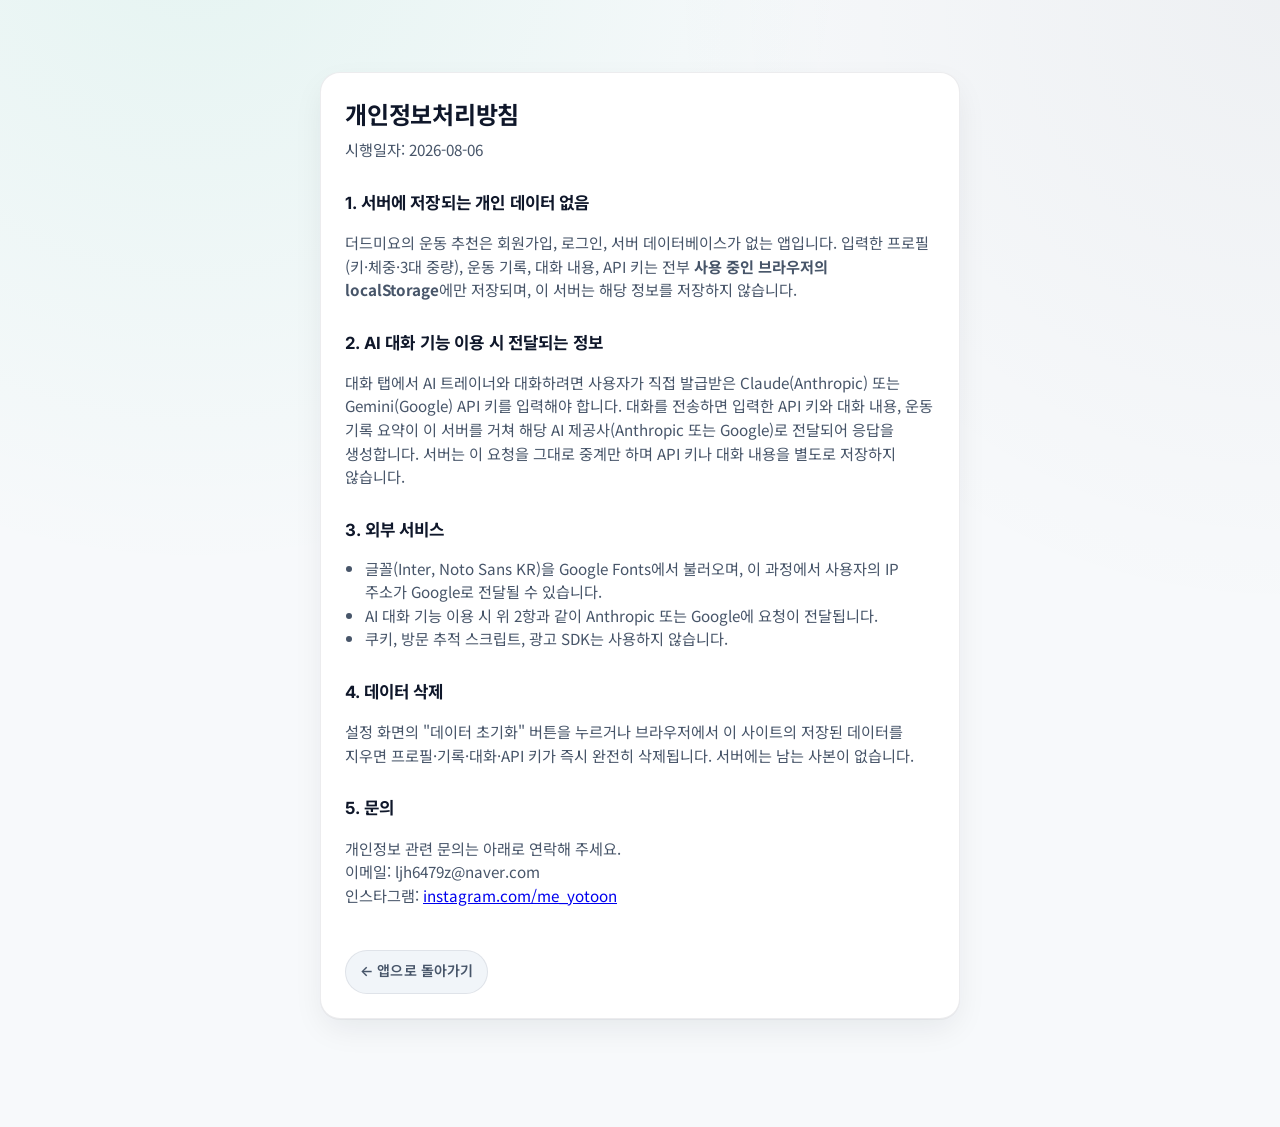
==== commit c61e21b5: "Repaint the app with a Stitch-designed emerald/slate theme Replaces the mascot's lavender/green pale" ====
--- a/privacy.html
+++ b/privacy.html
@@ -6,12 +6,12 @@
 <title>개인정보처리방침 - 더드미요의 운동 추천</title>
 <meta name="description" content="더드미요의 운동 추천 앱의 개인정보처리방침입니다." />
 <meta name="color-scheme" content="only light" />
-<meta name="theme-color" content="#F4F2FB" />
+<meta name="theme-color" content="#F7F9FB" />
 <link rel="icon" href="favicon.ico" sizes="any" />
 <link rel="icon" href="icon-192.png" type="image/png" sizes="192x192" />
 <link rel="preconnect" href="https://fonts.googleapis.com" />
 <link rel="preconnect" href="https://fonts.gstatic.com" crossorigin />
-<link href="https://fonts.googleapis.com/css2?family=Jua&display=swap" rel="stylesheet" />
+<link href="https://fonts.googleapis.com/css2?family=Inter:wght@400;600;700;800&family=Noto+Sans+KR:wght@400;600;700;800&display=swap" rel="stylesheet" />
 <link rel="stylesheet" href="style.css" />
 </head>
 <body>
@@ -39,7 +39,7 @@
 
     <h2>3. 외부 서비스</h2>
     <ul>
-      <li>글꼴(Jua)을 Google Fonts에서 불러오며, 이 과정에서 사용자의 IP 주소가 Google로 전달될 수 있습니다.</li>
+      <li>글꼴(Inter, Noto Sans KR)을 Google Fonts에서 불러오며, 이 과정에서 사용자의 IP 주소가 Google로 전달될 수 있습니다.</li>
       <li>AI 대화 기능 이용 시 위 2항과 같이 Anthropic 또는 Google에 요청이 전달됩니다.</li>
       <li>쿠키, 방문 추적 스크립트, 광고 SDK는 사용하지 않습니다.</li>
     </ul>
--- a/style.css
+++ b/style.css
@@ -1,53 +1,53 @@
 :root {
   color-scheme: only light;
 
-  /* Palette taken from the 더드미요 mascot: the cape's lavender white as
-     the ground, the gi's ink purple for text, and the skin green for
-     anything the user is meant to press. */
-  --color-bg: #F4F2FB;
-  --color-bg-alt: #E6E4F5;
+  /* Kinetic Emerald Health - Stitch design system: vivid emerald accent
+     on a cool slate/off-white neutral system, replacing the mascot's
+     lavender/green palette. */
+  --color-bg: #F7F9FB;
+  --color-bg-alt: #F1F5F9;
   --color-surface: #FFFFFF;
   --color-surface-raised: #FFFFFF;
-  --color-border: rgba(36, 28, 51, 0.22);
-  --color-border-strong: #241C33;
-
-  --color-text: #241C33;
-  --color-text-muted: #4A4066;
-  --color-text-dim: #7E76A0;
-
-  --color-accent: #3F7A38;
-  --color-accent-hover: #33642D;
-  --color-accent-dim: rgba(63, 122, 56, 0.20);
+  --color-border: rgba(15, 23, 42, 0.08);
+  --color-border-strong: rgba(15, 23, 42, 0.16);
+
+  --color-text: #0F172A;
+  --color-text-muted: #475569;
+  --color-text-dim: #94A3B8;
+
+  --color-accent: #10B981;
+  --color-accent-hover: #059669;
+  --color-accent-dim: rgba(16, 185, 129, 0.16);
   --color-accent-text: #FFFFFF;
 
-  --color-yellow: #DCD6F5;
-  --color-yellow-dim: rgba(75, 59, 122, 0.12);
-
-  --color-danger: #C0392B;
-  --color-warning-bg: #FFF3E0;
-  --color-warning-border: #FFB74D;
-  --color-warning-text: #8D5A20;
-
-  --radius: 24px;
-  --radius-sm: 18px;
-  --shadow: 4px 6px 0 rgba(36, 28, 51, 0.10), 6px 12px 24px rgba(36, 28, 51, 0.12);
-  --shadow-sm: 3px 4px 0 rgba(36, 28, 51, 0.10), 3px 8px 16px rgba(36, 28, 51, 0.10);
-  --shadow-ghost: 0 3px 0 rgba(36, 28, 51, 0.28);
-  --shadow-ghost-active: 0 1px 0 rgba(36, 28, 51, 0.28);
-  --shadow-pop: 4px 6px 0 rgba(63, 122, 56, 0.35);
-  --overlay-tint: rgba(36, 28, 51, 0.45);
-  --scrollbar-thumb: rgba(36, 28, 51, 0.28);
-  --bg-glow-1: rgba(63, 122, 56, 0.12);
-  --bg-glow-2: rgba(191, 184, 235, 0.45);
-  --nav-bg: rgba(244, 242, 251, 0.94);
-
-  --bounce: cubic-bezier(0.34, 1.56, 0.64, 1);
-
-  /* Jua only for short, large UI chrome (headings, buttons, labels) - it
-     gets illegible fast in longer running text, so body copy stays on a
-     plain, highly-readable Korean system stack. */
-  --font-display: "Jua", "Malgun Gothic", "Apple SD Gothic Neo", sans-serif;
-  --font-body: "Malgun Gothic", "Apple SD Gothic Neo", -apple-system, BlinkMacSystemFont, "Segoe UI", sans-serif;
+  --color-yellow: #E2E8F0;
+  --color-yellow-dim: rgba(16, 185, 129, 0.08);
+
+  --color-danger: #DC2626;
+  --color-warning-bg: #FFFBEB;
+  --color-warning-border: #F59E0B;
+  --color-warning-text: #92400E;
+
+  --radius: 20px;
+  --radius-sm: 12px;
+  --shadow: 0 12px 32px -4px rgba(15, 23, 42, 0.08), 0 1px 0 rgba(15, 23, 42, 0.04);
+  --shadow-sm: 0 4px 20px -2px rgba(15, 23, 42, 0.06);
+  --shadow-ghost: none;
+  --shadow-ghost-active: none;
+  --shadow-pop: 0 8px 24px -4px rgba(16, 185, 129, 0.35);
+  --overlay-tint: rgba(15, 23, 42, 0.45);
+  --scrollbar-thumb: rgba(15, 23, 42, 0.2);
+  --bg-glow-1: rgba(16, 185, 129, 0.08);
+  --bg-glow-2: rgba(15, 23, 42, 0.04);
+  --nav-bg: rgba(247, 249, 251, 0.94);
+
+  --bounce: cubic-bezier(0.2, 0.8, 0.2, 1);
+
+  /* Inter for numbers/UI chrome (tabular figures for timers), Noto Sans KR
+     as the Korean-legible body/heading counterpart - the closest widely
+     available match to the design system's Pretendard recommendation. */
+  --font-display: "Inter", "Noto Sans KR", "Malgun Gothic", "Apple SD Gothic Neo", sans-serif;
+  --font-body: "Noto Sans KR", "Inter", "Malgun Gothic", "Apple SD Gothic Neo", -apple-system, BlinkMacSystemFont, "Segoe UI", sans-serif;
 }
 
 :root[data-theme="dark"] {
@@ -57,35 +57,36 @@
   --color-bg-alt: #0A0A0A;
   --color-surface: #121212;
   --color-surface-raised: #1A1A1A;
-  --color-border: rgba(255, 255, 255, 0.18);
-  --color-border-strong: #FFFFFF;
+  --color-border: rgba(255, 255, 255, 0.1);
+  --color-border-strong: rgba(255, 255, 255, 0.18);
 
   --color-text: #FFFFFF;
   --color-text-muted: #CCCCCC;
   --color-text-dim: #888888;
 
-  /* The dark theme keeps its true-black ground; only the accent moves to
-     the mascot's green, lightened so it still carries on black. */
-  --color-accent: #7BC46A;
-  --color-accent-hover: #96D687;
-  --color-accent-dim: rgba(123, 196, 106, 0.20);
-  --color-accent-text: #141024;
-
-  --color-yellow: #C9C1EE;
-  --color-yellow-dim: rgba(201, 193, 238, 0.16);
+  /* The dark theme keeps its true-black ground; the accent stays the
+     Kinetic Emerald primary, lightened so it still carries on black. */
+  --color-accent: #34D399;
+  --color-accent-hover: #6EE7B7;
+  --color-accent-dim: rgba(52, 211, 153, 0.2);
+  --color-accent-text: #062B20;
+
+  --color-yellow: #263238;
+  --color-yellow-dim: rgba(52, 211, 153, 0.1);
 
   --color-danger: #FF7A6B;
   --color-warning-bg: rgba(255, 183, 77, 0.14);
   --color-warning-border: #FFB74D;
   --color-warning-text: #FFCC80;
 
-  --shadow: 4px 6px 0 rgba(255, 255, 255, 0.12), 6px 12px 24px rgba(0, 0, 0, 0.5);
-  --shadow-sm: 3px 4px 0 rgba(255, 255, 255, 0.12), 3px 8px 16px rgba(0, 0, 0, 0.45);
-  --shadow-ghost: 0 3px 0 rgba(255, 255, 255, 0.3);
-  --shadow-ghost-active: 0 1px 0 rgba(255, 255, 255, 0.3);
+  --shadow: 0 12px 32px -4px rgba(0, 0, 0, 0.6);
+  --shadow-sm: 0 4px 20px -2px rgba(0, 0, 0, 0.5);
+  --shadow-ghost: none;
+  --shadow-ghost-active: none;
+  --shadow-pop: 0 8px 24px -4px rgba(52, 211, 153, 0.4);
   --overlay-tint: rgba(0, 0, 0, 0.75);
   --scrollbar-thumb: rgba(255, 255, 255, 0.25);
-  --bg-glow-1: rgba(123, 196, 106, 0.10);
+  --bg-glow-1: rgba(52, 211, 153, 0.1);
   --bg-glow-2: rgba(255, 255, 255, 0.04);
   --nav-bg: rgba(10, 10, 10, 0.94);
 }
@@ -192,7 +193,7 @@
   position: relative;
   overflow: hidden;
   background: var(--color-surface);
-  border: 2px solid var(--color-border-strong);
+  border: 1px solid var(--color-border);
   border-radius: var(--radius);
   box-shadow: var(--shadow);
   padding: 24px;
@@ -280,7 +281,7 @@
   font-weight: 600;
   padding: 13px 14px;
   min-height: 48px;
-  border: 2px solid var(--color-border-strong);
+  border: 1px solid var(--color-border);
   border-radius: var(--radius-sm);
   background: var(--color-surface);
   color: var(--color-text);
@@ -315,53 +316,53 @@
   justify-content: center;
   font-family: var(--font-display);
   font-size: 1rem;
-  font-weight: 700;
+  font-weight: 600;
   letter-spacing: 0.01em;
   padding: 14px 20px;
   min-height: 48px;
-  border-radius: var(--radius-sm);
+  border-radius: 999px;
   border: none;
   text-decoration: none;
   cursor: pointer;
   touch-action: manipulation;
-  transition: background-color 0.15s ease, box-shadow 0.2s ease, transform 0.25s var(--bounce), color 0.15s ease, border-color 0.15s ease;
+  transition: background-color 0.15s ease, box-shadow 0.2s ease, transform 0.15s var(--bounce), color 0.15s ease, border-color 0.15s ease;
 }
 
 .btn-primary {
   background: var(--color-accent);
   color: var(--color-accent-text);
-  border: 2px solid var(--color-border-strong);
-  box-shadow: 0 4px 0 var(--color-border-strong);
+  border: none;
+  box-shadow: var(--shadow-pop);
 }
 
 .btn-primary:hover {
   background: var(--color-accent-hover);
-  transform: translateY(-2px) scale(1.04);
-  box-shadow: 0 6px 0 var(--color-border-strong);
+  transform: translateY(-1px);
+  box-shadow: 0 10px 28px -4px rgba(16, 185, 129, 0.45);
 }
 
 .btn-primary:active {
-  transform: translateY(2px) scale(0.97);
-  box-shadow: 0 1px 0 var(--color-border-strong);
+  transform: translateY(0);
+  box-shadow: 0 4px 12px -4px rgba(16, 185, 129, 0.4);
 }
 
 .btn-ghost {
-  background: var(--color-surface);
-  color: var(--color-text);
-  border: 2px solid var(--color-border-strong);
-  box-shadow: var(--shadow-ghost);
+  background: var(--color-bg-alt);
+  color: var(--color-text-muted);
+  border: 1px solid var(--color-border);
+  box-shadow: none;
 }
 
 .btn-ghost:hover {
   border-color: var(--color-border-strong);
   color: var(--color-text);
   background: var(--color-yellow-dim);
-  transform: translateY(-2px) scale(1.03);
+  transform: none;
 }
 
 .btn-ghost:active {
-  transform: translateY(2px) scale(0.97);
-  box-shadow: var(--shadow-ghost-active);
+  transform: none;
+  box-shadow: none;
 }
 
 .mode-toggle {
@@ -377,7 +378,7 @@
   padding: 13px 18px;
   min-height: 48px;
   border-radius: var(--radius-sm);
-  border: 2px solid var(--color-border-strong);
+  border: 1px solid var(--color-border);
   background: var(--color-surface);
   color: var(--color-text-muted);
   cursor: pointer;
@@ -388,7 +389,7 @@
 .mode-toggle-btn:hover {
   background: var(--color-yellow-dim);
   color: var(--color-text);
-  transform: scale(1.03);
+  transform: none;
 }
 
 .theme-toggle {
@@ -404,7 +405,7 @@
 
 .mode-toggle-btn.active {
   background: var(--color-accent);
-  border-color: var(--color-border-strong);
+  border-color: var(--color-border);
   color: var(--color-accent-text);
 }
 
@@ -420,7 +421,7 @@
   font-weight: 700;
   padding: 9px 16px;
   border-radius: 999px;
-  border: 2px solid var(--color-border-strong);
+  border: 1px solid var(--color-border);
   background: var(--color-surface);
   color: var(--color-text-muted);
   cursor: pointer;
@@ -431,12 +432,12 @@
 .chip:hover {
   background: var(--color-yellow-dim);
   color: var(--color-text);
-  transform: scale(1.06);
+  transform: none;
 }
 
 .chip.active {
   background: var(--color-accent);
-  border-color: var(--color-border-strong);
+  border-color: var(--color-border);
   color: var(--color-accent-text);
 }
 
@@ -462,7 +463,7 @@
   font-weight: 700;
   line-height: 1;
   padding: 9px 12px 9px 8px;
-  border: 2px solid var(--color-border-strong);
+  border: 1px solid var(--color-border);
   border-left-width: 1px;
   border-radius: 0 999px 999px 0;
   background: var(--color-surface);
@@ -537,7 +538,7 @@
   background: var(--nav-bg);
   backdrop-filter: blur(12px);
   -webkit-backdrop-filter: blur(12px);
-  border-top: 2px solid var(--color-border-strong);
+  border-top: 1px solid var(--color-border);
   padding-bottom: env(safe-area-inset-bottom);
 }
 
@@ -691,7 +692,7 @@
   height: 36px;
   border-radius: 50%;
   background: var(--color-surface);
-  border: 2px solid var(--color-border-strong);
+  border: 1px solid var(--color-border);
   padding: 3px;
   object-fit: contain;
 }
@@ -700,7 +701,7 @@
   align-self: flex-end;
   background: var(--color-accent);
   color: var(--color-accent-text);
-  border: 2px solid var(--color-border-strong);
+  border: 1px solid var(--color-border);
   font-weight: 600;
   white-space: pre-wrap;
   border-bottom-right-radius: 6px;
@@ -710,7 +711,7 @@
   align-self: flex-start;
   background: var(--color-surface);
   color: var(--color-text);
-  border: 2px solid var(--color-border-strong);
+  border: 1px solid var(--color-border);
   border-bottom-left-radius: 6px;
 }
 
@@ -821,6 +822,22 @@
 .timer-card {
   margin-bottom: 20px;
   text-align: center;
+}
+
+.timer-reset-corner {
+  position: absolute;
+  top: 12px;
+  right: 12px;
+  padding: 5px 10px;
+  min-height: 0;
+  font-size: 0.72rem;
+  border-width: 1.5px;
+  border-radius: 999px;
+  opacity: 0.8;
+}
+
+.timer-reset-corner:hover {
+  opacity: 1;
 }
 
 .timer-display {
@@ -903,7 +920,7 @@
   font-weight: 600;
   padding: 8px 12px;
   background: var(--color-bg-alt);
-  border: 2px solid var(--color-border-strong);
+  border: 1px solid var(--color-border);
   border-radius: var(--radius-sm);
 }
 
@@ -959,7 +976,7 @@
   text-align: left;
   padding: 13px 14px;
   min-height: 48px;
-  border: 2px solid var(--color-border-strong);
+  border: 1px solid var(--color-border);
   border-radius: var(--radius-sm);
   background: var(--color-surface);
   color: var(--color-text);
@@ -1009,7 +1026,7 @@
   width: 100%;
   min-height: 48px;
   background: var(--color-surface);
-  border: 2px solid var(--color-border-strong);
+  border: 1px solid var(--color-border);
   border-radius: var(--radius-sm);
   box-shadow: var(--shadow-sm);
   padding: 14px 16px;
@@ -1086,7 +1103,7 @@
 
 .detail-card {
   margin-bottom: 12px;
-  border-left: 3px solid var(--color-border-strong);
+  border-left: 3px solid var(--color-accent);
   padding-left: 10px;
 }
 
@@ -1128,7 +1145,7 @@
   padding: 5px 12px;
   border-radius: 999px;
   background: var(--color-bg-alt);
-  border: 2px solid var(--color-border-strong);
+  border: 1px solid var(--color-border);
   color: var(--color-text);
 }
 
@@ -1193,7 +1210,7 @@
   gap: 10px;
   max-width: calc(100% - 32px);
   background: var(--color-surface);
-  border: 2px solid var(--color-border-strong);
+  border: 1px solid var(--color-border);
   border-radius: 999px;
   box-shadow: var(--shadow);
   padding: 8px 20px 8px 8px;
